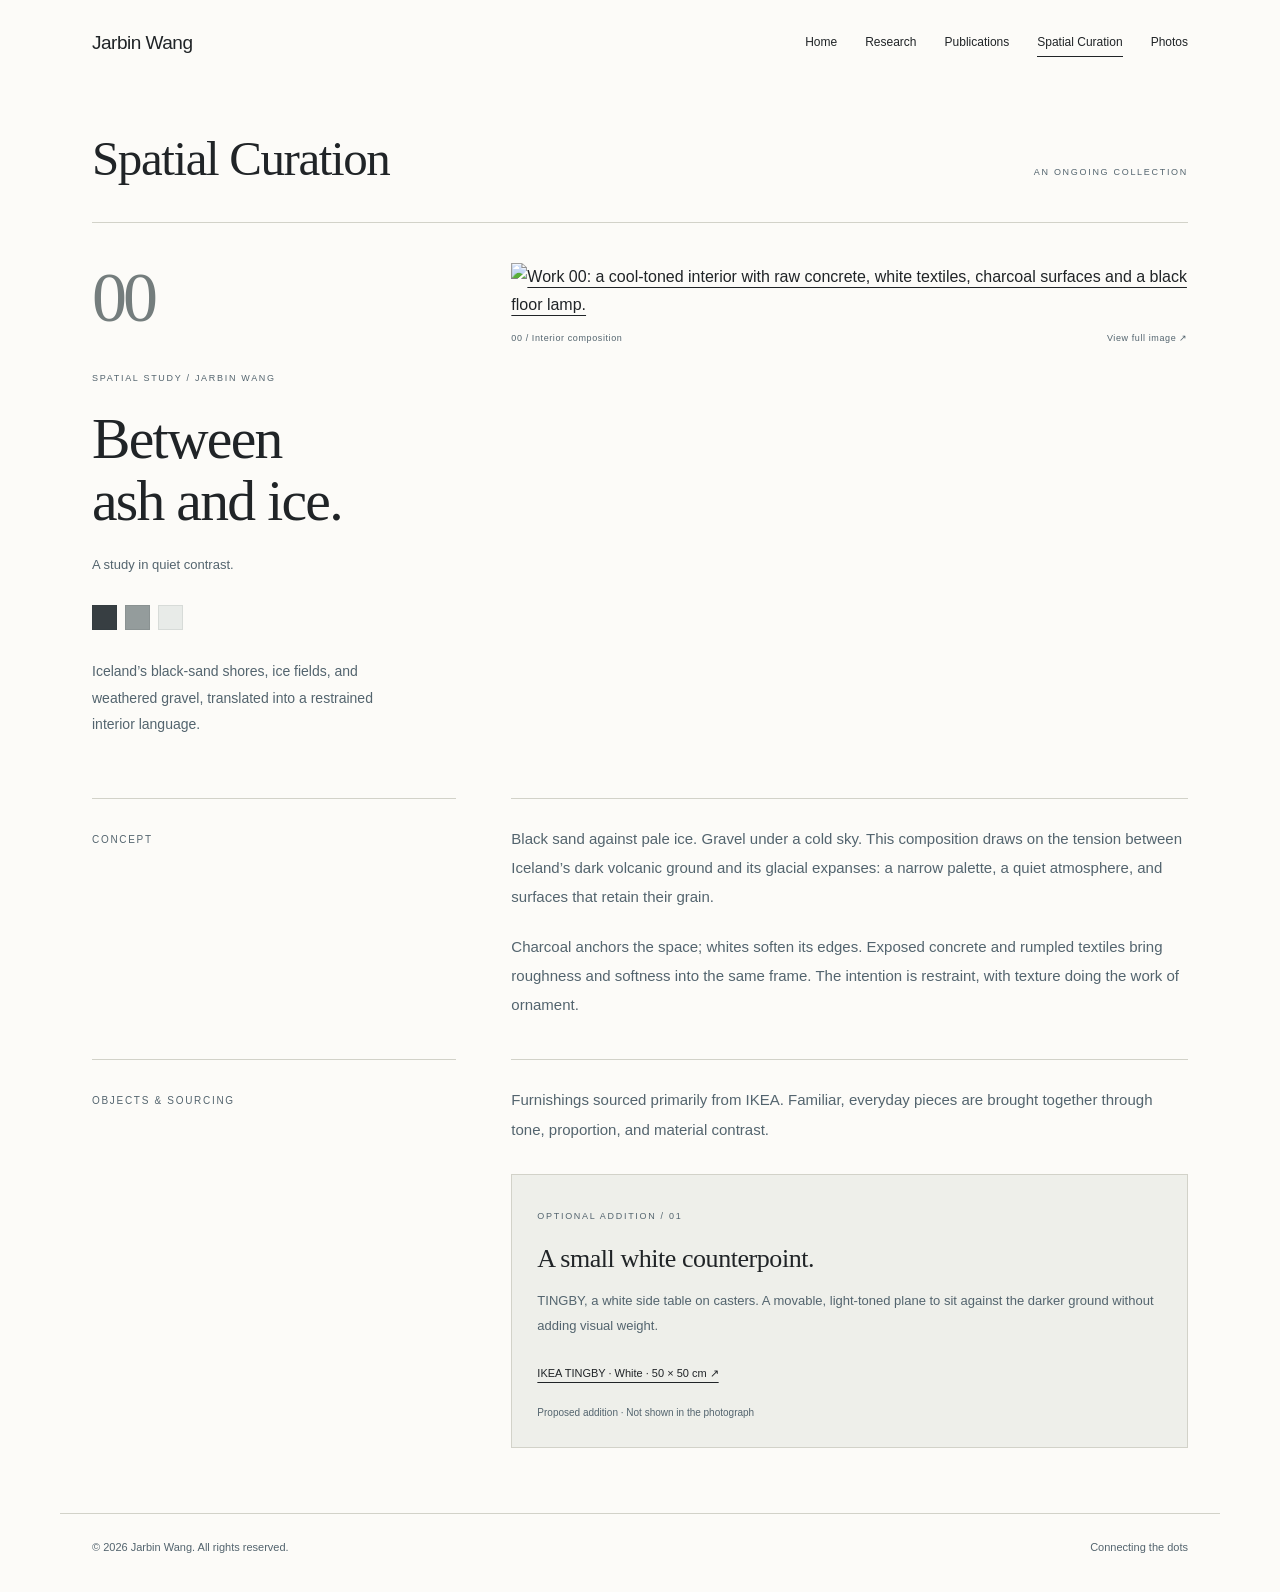
==== spatial-curation.html @ ada0df1b "Add files via upload" ====
<!doctype html>
<html lang="en">
<head>
<meta charset="UTF-8">
<meta name="viewport" content="width=device-width,initial-scale=1">
<title>Spatial Curation | Jarbin Wang</title>
<link rel="stylesheet" href="style.css?v=20261111-curation">
</head>
<body>
<a class="skip-link" href="#main">Skip to content</a>
<div class="top-bar">
<div class="top-bar-content">
<a class="logo-on-top" href="index.html">Jarbin Wang</a>
<nav class="nav-on-top" aria-label="Main navigation">
<a href="index.html">Home</a>
<a href="research.html">Research</a>
<a href="publications.html">Publications</a>
<a href="spatial-curation.html" aria-current="page">Spatial Curation</a>
<a href="photos.html">Photos</a>
</nav>
</div>
</div>
<main id="main" class="curation-page">
<header class="curation-heading"><h1>Spatial Curation</h1><span class="eyebrow">An ongoing collection</span></header>
<article class="curation-work" aria-labelledby="work-00-title">
<div class="work-intro"><span class="work-number">00</span><p class="eyebrow">Spatial study / Jarbin Wang</p><h2 id="work-00-title">Between<br>ash and ice.</h2><p class="work-subtitle">A study in quiet contrast.</p><div class="work-palette" aria-label="Palette: basalt, stone, ice"><span class="basalt" title="Basalt"></span><span class="stone" title="Stone"></span><span class="ice" title="Ice"></span></div><p class="work-summary">Iceland’s black-sand shores, ice fields, and weathered gravel, translated into a restrained interior language.</p></div>
<figure class="work-image"><a href="images/work-00.jpg" target="_blank" rel="noopener" aria-label="View Work 00 photograph in full"><img src="images/work-00.jpg" alt="Work 00: a cool-toned interior with raw concrete, white textiles, charcoal surfaces and a black floor lamp." fetchpriority="high"></a><figcaption><span>00 / Interior composition</span><span>View full image ↗</span></figcaption></figure>
<div class="work-label"><span class="eyebrow">Concept</span></div>
<div class="work-statement"><p>Black sand against pale ice. Gravel under a cold sky. This composition draws on the tension between Iceland’s dark volcanic ground and its glacial expanses: a narrow palette, a quiet atmosphere, and surfaces that retain their grain.</p><p>Charcoal anchors the space; whites soften its edges. Exposed concrete and rumpled textiles bring roughness and softness into the same frame. The intention is restraint, with texture doing the work of ornament.</p></div>
<div class="work-label"><span class="eyebrow">Objects & sourcing</span></div>
<div class="work-objects"><p>Furnishings sourced primarily from IKEA. Familiar, everyday pieces are brought together through tone, proportion, and material contrast.</p><aside class="work-option"><span class="eyebrow">Optional addition / 01</span><h3>A small white counterpoint.</h3><p>TINGBY, a white side table on casters. A movable, light-toned plane to sit against the darker ground without adding visual weight.</p><a class="text-link" href="https://www.ikea.com/ca/en/p/tingby-side-table-on-casters-white-20295930/" target="_blank" rel="noopener noreferrer">IKEA TINGBY · White · 50 × 50 cm ↗</a><span class="option-note">Proposed addition · Not shown in the photograph</span></aside></div>
</article></main>
<footer class="site-footer">
<span>© <span id="year">2026</span> Jarbin Wang. All rights reserved.</span>
<span>Connecting the dots</span>
</footer>
<script>document.querySelector("#year").textContent=new Date().getFullYear();</script>
</body>
</html>
---- style.css ----
/* Jarbin Wang — shared editorial system. No external dependencies. */
:root{--paper:#f3f0e9;--ink:#202427;--blue:#53646e;--moss:#535e4e;--earth:#855b3c;--line:#d2d2c9;--measure:1160px;--sans:Arial,Helvetica,sans-serif;--serif:Georgia,'Times New Roman',serif}
*{box-sizing:border-box}html{scroll-behavior:smooth;scroll-padding-top:100px}body{margin:0;background:var(--paper);color:var(--ink);font:16px/1.75 var(--sans);-webkit-font-smoothing:antialiased}a{color:inherit;text-decoration-thickness:1px;text-underline-offset:5px}a:hover{color:var(--moss)}a:focus-visible{outline:2px solid var(--blue);outline-offset:5px}.skip-link{position:fixed;top:10px;left:12px;transform:translateY(-160%);z-index:100;background:var(--paper);padding:8px 16px}.skip-link:focus{transform:none}h1,h2,h3,p{margin-top:0}h2{font-size:29px;line-height:1.25;font-weight:400;letter-spacing:-.8px;margin-bottom:22px}h3{font-size:23px;font-weight:400;letter-spacing:-.45px;line-height:1.4;margin-bottom:20px}p{margin-bottom:20px}.eyebrow,.section-index{font-size:10px;font-weight:400;line-height:1.7;letter-spacing:1.7px;text-transform:uppercase;color:var(--blue)}.top-bar{background:var(--ink);color:var(--paper)}.top-bar-content,.main-header-content{max-width:var(--measure);margin:auto;display:flex;align-items:center;justify-content:space-between;gap:25px;padding:24px 32px}.logo-on-top,.logo-on-scroll{font-size:19px;letter-spacing:-.5px;text-decoration:none;white-space:nowrap}.nav-on-top,.main-nav{display:flex;gap:28px;flex-wrap:wrap}.nav-on-top a,.main-nav a{font-size:12px;text-decoration:none;position:relative;padding:4px 0}.nav-on-top a:hover{color:#d2d8ce}.nav-on-top a::after,.main-nav a::after{content:'';height:1px;background:currentColor;position:absolute;left:0;right:0;bottom:0;transform:scaleX(0);transform-origin:left;transition:transform .18s}.nav-on-top a:hover::after,.main-nav a:hover::after,a[aria-current]::after{transform:scaleX(1)}.main-header{position:fixed;top:0;left:0;width:100%;z-index:20;background:var(--paper);border-bottom:1px solid var(--line);transform:translateY(-110%);transition:transform .22s}.main-header.visible{transform:translateY(0)}.main-header-content{padding-top:15px;padding-bottom:15px}
/* Preserve the original photograph, with a dedicated reading area. */
.hero-main{max-width:var(--measure);margin:auto;position:relative;display:grid;grid-template-columns:1fr 1fr;min-height:590px;padding:0 32px}.hero-photo{position:relative;grid-column:2;grid-row:1;margin:26px 0 40px;min-height:0;align-self:center;background:transparent}.hero-photo img{display:block;width:100%;height:auto;position:static;object-fit:contain}.hero-photo::after{display:none}.hero-photo figcaption{position:absolute;left:18px;bottom:16px;color:#fff;background:#202427b8;padding:5px 9px;font-size:9px;letter-spacing:1.6px;text-transform:uppercase}.hero-main-text{grid-column:1;grid-row:1;align-self:center;padding:60px 48px 60px 0}.hero-main .eyebrow{max-width:320px;margin-bottom:35px}.hero-main-text h1{font:400 clamp(38px,4.1vw,55px)/1.12 var(--serif);letter-spacing:-1.7px;margin-bottom:30px}.hero-main-quote{font-size:14px;line-height:1.95;color:var(--blue);max-width:380px;font-style:normal}.hero-tail{display:block;border-top:1px solid var(--line);margin-top:30px;padding-top:14px;font-size:10px;color:var(--moss);letter-spacing:.6px}
/* A shared left-hand index aligns all existing sections. */
.content-below,.research-page{max-width:var(--measure);margin:auto;padding:0 32px}.intro-section,.editorial-section{display:grid;grid-template-columns:240px minmax(0,1fr);gap:46px;padding:50px 0;border-top:1px solid var(--line)}.intro-section h2{font-size:23px;margin:10px 0}.intro-section>p{max-width:690px;color:var(--blue);margin:0;font-size:17px;line-height:1.9}.section-label h2{margin:12px 0 20px}.section-label .text-link{font-size:11px}.section-body{min-width:0}.research-item{padding:0;max-width:710px}.research-item>.eyebrow{color:var(--moss);margin-bottom:15px}.research-item>p:not(.eyebrow){font-size:15px;line-height:1.9}.research-item .placeholder,.placeholder{color:var(--blue);font-size:13px}.placeholder{margin-bottom:12px}.text-link{font-size:13px;text-decoration:underline}.contact-email{font-size:clamp(16px,2.3vw,27px);letter-spacing:-.7px;overflow-wrap:anywhere}.section-body>p:not(.placeholder){color:var(--blue)}.personal-interests{font-size:13px;line-height:1.9;color:var(--moss);margin-top:20px;padding-top:16px;border-top:1px solid var(--line)}.site-footer{max-width:var(--measure);margin:auto;padding:24px 32px 35px;display:flex;justify-content:space-between;gap:20px;border-top:1px solid var(--line);font-size:11px;color:var(--blue)}.research-intro{padding:76px 0 60px;display:grid;grid-template-columns:240px minmax(0,1fr);gap:0 46px}.research-intro>.eyebrow{grid-column:1;grid-row:1/3;padding-top:9px}.research-intro h1{grid-column:2;font:400 clamp(44px,5vw,64px)/1.1 var(--serif);letter-spacing:-2px;margin-bottom:25px}.research-intro>p{grid-column:2;max-width:690px;font-size:18px;line-height:1.9;color:var(--blue);margin-bottom:0}.back-link{display:inline-block;margin:20px 0 48px}.section-index{display:block;color:var(--earth)}
@media(min-width:1400px){.hero-main{min-height:650px}.hero-photo{min-height:0}}
@media(max-width:900px){.nav-on-top,.main-nav{gap:18px}.hero-main-text{padding-right:30px}.hero-main-text h1{font-size:43px}.intro-section,.editorial-section,.research-intro{grid-template-columns:180px minmax(0,1fr);gap:30px}.hero-photo{min-height:0}.hero-main{min-height:550px}}
@media(max-width:650px){html{scroll-padding-top:115px}.top-bar-content,.main-header-content{align-items:flex-start;flex-direction:column;gap:13px;padding:18px 22px}.nav-on-top,.main-nav{gap:19px}.nav-on-top a,.main-nav a{font-size:11px}.logo-on-top,.logo-on-scroll{font-size:18px}.hero-main{display:flex;flex-direction:column;padding:0 22px;min-height:0}.hero-photo{margin:0 0 30px;min-height:0;height:auto;flex:none;width:100%}.hero-photo img{height:auto}.hero-main-text{padding:30px 0 37px;width:100%}.hero-main .eyebrow{margin-bottom:20px;max-width:none;font-size:9px}.hero-main-text h1{font-size:clamp(36px,8vw,49px);letter-spacing:-1.2px}.hero-main-quote{max-width:none;line-height:1.85}.hero-tail{margin-top:22px}.content-below,.research-page{padding:0 22px}.intro-section,.editorial-section{grid-template-columns:1fr;gap:22px;padding:32px 0}.intro-section>p{font-size:16px}.section-label h2{margin:8px 0 12px;font-size:26px}.section-index{font-size:9px}.research-item h3{font-size:21px}.research-intro{display:block;padding:45px 0 35px}.research-intro>.eyebrow{margin-bottom:20px}.research-intro h1{font-size:47px}.research-intro>p{font-size:16px}.site-footer{padding:22px;flex-direction:column;gap:8px}.contact-email{letter-spacing:-.4px;font-size:clamp(15px,4.6vw,23px)}}
@media(max-width:360px){.nav-on-top,.main-nav{gap:13px}.hero-photo{height:auto}}
@media(prefers-reduced-motion:reduce){html{scroll-behavior:auto}*,*::before,*::after{transition:none!important}}

/* Personal homepage: full original photograph and a quieter introduction. */
:root{--paper:#fcfbf8}.top-bar{background:var(--paper);color:var(--ink)}.top-bar-content{padding-top:26px;padding-bottom:20px}.nav-on-top a:hover{color:var(--moss)}.hero-main{grid-template-columns:.88fr 1.12fr;min-height:0;gap:30px}.hero-main-text h1{font-size:clamp(42px,4.6vw,63px);line-height:1.08;letter-spacing:-2px}.hero-main .eyebrow{color:var(--earth);font-size:10px;margin-bottom:24px}.quote-credit{font-size:12px;color:var(--blue);margin:0 0 32px}.hero-main-quote{font-size:15px;max-width:300px}.about-link{display:inline-flex;gap:35px;align-items:center;margin-top:15px;padding:9px 0;border-bottom:1px solid var(--line);font-size:12px;text-decoration:none}.intro-section{padding-top:52px;padding-bottom:60px}.intro-section h2{font-family:var(--serif);font-size:38px;font-weight:400}.about-body{max-width:680px}.about-body>p{font-size:17px;color:var(--blue);line-height:1.9}.social-links{display:flex;flex-wrap:wrap;gap:25px;margin-top:28px}.social-link{display:inline-flex;flex-direction:column;align-items:center;gap:7px;color:var(--ink);background:none;border:0;padding:5px 0;text-decoration:none;font-family:var(--sans);font-size:10px;line-height:1.3}.social-link svg{width:23px;height:23px;fill:none;stroke:currentColor;stroke-width:1.5;stroke-linecap:round;stroke-linejoin:round}.social-link:hover{color:var(--earth)}.rg-mark{height:23px;font-family:Georgia,serif;font-size:25px;line-height:23px}.rg-mark sup{font-size:11px;vertical-align:super}.pending-profile{cursor:default;color:var(--blue)}.collection-page{max-width:var(--measure);margin:auto;padding:75px 32px 100px;min-height:65vh}.collection-page h1{font:400 clamp(42px,5vw,64px)/1.15 var(--serif);letter-spacing:-1.5px;margin:25px 0}.collection-page>p{max-width:650px;color:var(--blue)}.photo-archive{margin:40px 0 0;max-width:600px}.photo-archive img{display:block;width:100%;height:auto}
@media(max-width:900px){.hero-main{gap:15px}.hero-main-text h1{font-size:44px}.hero-main-text{padding-right:15px}.nav-on-top{gap:17px}}
@media(max-width:650px){.hero-main{gap:0}.hero-main-text{order:0;padding:35px 0}.hero-photo{order:1}.hero-main-text h1{font-size:clamp(42px,10vw,58px)}.hero-main-quote{max-width:none}.quote-credit{margin-bottom:24px}.nav-on-top{gap:15px}.nav-on-top a{font-size:10px}.social-links{gap:22px}.collection-page{padding:42px 22px 70px}}

/* Quote annotation and icon-only contact links. */
.quote-star{font-family:var(--serif);font-size:.42em;vertical-align:super;line-height:0;margin-left:4px;letter-spacing:0}.quote-star a{text-decoration:none}.hero-main .chinese-line{font-family:"鲁迅手写体","鲁迅体","LuXun","STKaiti","KaiTi",serif;font-size:22px;font-weight:400;letter-spacing:1.4px;line-height:1.85;max-width:none;margin-top:32px;margin-bottom:0;color:var(--ink)}.quote-note{font:11px/1.8 var(--sans);color:var(--blue);margin:42px 0 0;max-width:320px}.social-link{width:40px;height:40px;justify-content:center;padding:8px;border-radius:50%;transition:color .18s,background .18s}.social-link:hover{background:#eae8e1}.social-links{gap:13px}.rg-mark{display:block}.quote-note:target{color:var(--ink)}
@media(max-width:650px){.hero-main .chinese-line{font-size:20px;letter-spacing:1px}.quote-note{margin-top:30px}}

/* Generated handwritten lettering; transparent original asset retained intact. */
.hero-main .calligraphy-line{position:relative;width:100%;max-width:360px;height:64px;overflow:hidden;margin-top:26px}.calligraphy-line img{display:block;position:absolute;width:100%;height:auto;top:50%;left:0;transform:translateY(-50%)}

/* Research shares the homepage typography, paper and alignment. */
.research-refined .research-intro{padding-top:72px;padding-bottom:60px}.research-refined .section-label h2{font-family:var(--serif);font-size:30px;line-height:1.2;margin-top:0}.research-order{font-size:11px;color:var(--blue);margin:18px 0 0}.research-project-list{display:grid;gap:35px}.research-project-list .research-item{padding-bottom:32px;border-bottom:1px solid var(--line)}.research-project-list .research-item:last-child{padding-bottom:0;border-bottom:0}.research-refined .research-item h3{font:400 27px/1.3 var(--serif);letter-spacing:-.5px;margin-bottom:20px}.research-refined .research-item p:not(.eyebrow){color:var(--blue);font-size:15px;line-height:1.9}.research-refined .research-item p:last-child{margin-bottom:0}.research-refined .research-item .eyebrow{font-size:10px;letter-spacing:1.2px;margin-bottom:13px}.research-refined .outreach{padding-top:38px;padding-bottom:38px}.research-refined .outreach h2{font-size:27px}.research-refined .outreach .placeholder{padding-top:3px;margin-bottom:0}
@media(max-width:650px){.research-refined .research-intro{padding:44px 0 36px}.research-refined .research-item h3{font-size:25px}.research-refined .section-label h2{font-size:28px}.research-order{margin-top:8px}.research-project-list{gap:28px}.research-project-list .research-item{padding-bottom:26px}}

/* Direct project opening and reverse-chronological academic outreach. */
.research-refined>.research-projects{margin-top:52px}.outreach-list{display:grid;gap:28px}.outreach-item{padding-bottom:26px;border-bottom:1px solid var(--line)}.outreach-item:last-child{border:0;padding-bottom:0}.outreach-item>.eyebrow{margin-bottom:12px;color:var(--moss);letter-spacing:1px}.outreach-item h3{font:400 23px/1.4 var(--serif);letter-spacing:-.35px;margin-bottom:12px}.outreach-venue{font-size:13px;line-height:1.8;color:var(--blue);margin-bottom:0}@media(max-width:650px){.research-refined>.research-projects{margin-top:25px}.outreach-item h3{font-size:22px}}

.project-title-with-logo{display:flex;align-items:center;gap:16px;margin-bottom:20px}.project-title-with-logo .project-logo{width:56px;height:56px;object-fit:contain;flex:none}.research-refined .project-title-with-logo h3{margin:0}@media(max-width:650px){.project-title-with-logo{gap:12px}.project-title-with-logo .project-logo{width:44px;height:44px}}

/* Remove only the square surround while keeping the original logo pixels. */
.project-title-with-logo .project-logo{clip-path:circle(46% at 50% 50%)}

/* APA-style citations in the site's shared editorial grid. */
.publications-page{max-width:var(--measure);padding:0 32px;margin:auto}.publications-heading{padding:60px 0 42px;display:grid;grid-template-columns:240px minmax(0,1fr);gap:46px;align-items:baseline}.publications-heading h1{font:400 clamp(40px,4.5vw,56px)/1.1 var(--serif);letter-spacing:-1.5px;margin:0}.publications-heading>p{margin:0;color:var(--blue);font-size:13px}.publication-year{display:grid;grid-template-columns:240px minmax(0,1fr);gap:46px;padding:36px 0 42px;border-top:1px solid var(--line)}.publication-year>h2{font:400 32px/1.2 var(--serif);margin:0}.publication-list{list-style:none;padding:0;margin:0;min-width:0}.publication-entry{margin:0 0 29px}.publication-entry:last-child{margin-bottom:0}.apa-reference{font-size:15px;line-height:1.95;margin:0;padding-left:24px;text-indent:-24px;color:var(--ink)}.apa-reference strong{font-weight:700}.publication-doi{color:var(--blue);overflow-wrap:anywhere;text-decoration-color:#aab3b5}.publication-language{display:block;font-size:10px;letter-spacing:.6px;color:var(--blue);margin:8px 0 0 24px}.apa-reference em{font-style:italic}
@media(max-width:900px){.publications-heading,.publication-year{grid-template-columns:180px minmax(0,1fr);gap:30px}}
@media(max-width:650px){.publications-page{padding:0 22px}.publications-heading{display:block;padding:40px 0 30px}.publications-heading>p{margin-top:20px}.publication-year{grid-template-columns:1fr;gap:22px;padding:28px 0 32px}.publication-year>h2{font-size:29px}.apa-reference{font-size:14px;line-height:1.9;padding-left:18px;text-indent:-18px}.publication-language{margin-left:18px}.publication-entry{margin-bottom:26px}}

/* Work 00: a photographic portfolio entry, not a product catalogue. */
.curation-page{max-width:var(--measure);padding:0 32px;margin:auto}.curation-heading{display:flex;justify-content:space-between;align-items:baseline;gap:24px;padding:52px 0 34px;border-bottom:1px solid var(--line)}.curation-heading h1{font:400 clamp(34px,4vw,49px)/1.15 var(--serif);letter-spacing:-1.4px;margin:0}.curation-heading .eyebrow{font-size:9px}.curation-work{display:grid;grid-template-columns:.7fr 1.3fr;gap:40px 55px;padding:40px 0 65px}.work-intro{align-self:center}.work-number{display:block;font:400 70px/1 var(--serif);letter-spacing:-4px;color:#747d7d;margin-bottom:38px}.work-intro>.eyebrow{font-size:9px}.work-intro h2{font:400 clamp(37px,4.5vw,58px)/1.08 var(--serif);letter-spacing:-1.7px;margin:22px 0}.work-subtitle{font-size:13px;color:var(--blue)}.work-palette{display:flex;gap:8px;margin:28px 0}.work-palette span{width:25px;height:25px;display:block;border:1px solid #20242715}.basalt{background:#373e42}.stone{background:#949c9c}.ice{background:#e8ebe8}.work-summary{font-size:14px;line-height:1.9;color:var(--blue);max-width:300px}.work-image{margin:0;min-width:0}.work-image img{display:block;width:100%;height:auto}.work-image>a{display:block}.work-image figcaption{display:flex;justify-content:space-between;gap:15px;font-size:9px;color:var(--blue);margin-top:12px;letter-spacing:.6px}.work-label{border-top:1px solid var(--line);padding-top:25px}.work-statement,.work-objects{border-top:1px solid var(--line);padding-top:25px;min-width:0}.work-statement p,.work-objects>p{font-size:15px;color:var(--blue);line-height:1.95}.work-statement p:last-child{margin-bottom:0}.work-option{margin-top:30px;padding:25px;border:1px solid var(--line);background:#eeefea}.work-option>.eyebrow{font-size:9px}.work-option h3{font:400 26px/1.2 var(--serif);margin:15px 0}.work-option p{font-size:13px;color:var(--blue);line-height:1.9}.work-option .text-link{font-size:11px}.option-note{display:block;font-size:10px;color:var(--blue);margin-top:18px}
@media(max-width:900px){.curation-work{gap:30px}.work-number{font-size:58px;margin-bottom:28px}.work-intro h2{font-size:41px}}
@media(max-width:650px){.curation-page{padding:0 22px}.curation-heading{display:block;padding:38px 0 25px}.curation-heading .eyebrow{display:block;margin-top:18px}.curation-work{grid-template-columns:1fr;gap:25px;padding:28px 0 42px}.work-number{font-size:45px;margin-bottom:20px}.work-intro h2{font-size:48px}.work-summary{max-width:100%;margin-bottom:0}.work-palette{margin:22px 0}.work-label{padding-top:25px}.work-statement,.work-objects{border-top:0;padding-top:0}.work-option{padding:21px}.work-image figcaption{font-size:8px}}

/* Photography: physical geography only, plus unaltered photographic frames. */
.photos-page{max-width:var(--measure);padding:0 32px;margin:auto}.photos-heading{display:flex;align-items:baseline;justify-content:space-between;gap:25px;padding:52px 0 35px}.photos-heading h1{font:400 clamp(40px,5vw,56px)/1.1 var(--serif);letter-spacing:-1.5px;margin:0}.photos-heading>p{font-size:12px;color:var(--blue);margin:0}.travel-section{padding:25px 0 40px;border-top:1px solid var(--line)}.map-heading,.gallery-heading{display:flex;justify-content:space-between;align-items:baseline;gap:20px;margin-bottom:22px}.map-heading h2,.gallery-heading h2{font:400 27px/1.2 var(--serif);margin:0}.travel-map{position:relative;background:#e9eeed;border:1px solid #d7deda;overflow:hidden}.travel-map svg{display:block;width:100%;height:clamp(300px,39vw,450px);touch-action:pan-y;cursor:grab}.travel-map svg:active{cursor:grabbing}.map-land{fill:#c2cdc5;stroke:#b0bdb6;stroke-width:.25;vector-effect:non-scaling-stroke}.map-gridline{fill:none;stroke:#d3ddda;stroke-width:.6;vector-effect:non-scaling-stroke}.place-dot{fill:#875f44;stroke:#fff;stroke-width:1;vector-effect:non-scaling-stroke}.place-label{fill:#293d35;font-family:var(--sans);paint-order:stroke;stroke:#edf1ed;stroke-width:2px;stroke-linejoin:round;vector-effect:non-scaling-stroke}.map-controls{position:absolute;right:15px;top:15px;display:flex;gap:5px}.map-controls button{background:#fcfbf8ed;color:var(--ink);border:1px solid #c6cfca;padding:7px 10px;font:11px var(--sans);cursor:pointer}.map-controls button:hover{background:white}.map-controls button:focus-visible{outline:2px solid var(--moss);outline-offset:2px}#map-status{position:absolute;left:15px;bottom:10px;margin:0;font-size:10px;color:#465b50;background:#f7f8f2e8;padding:5px 8px;max-width:75%}.map-footnote{display:flex;justify-content:space-between;gap:20px;font-size:9px;color:var(--blue);margin-top:10px}.place-list{display:flex;flex-wrap:wrap;gap:9px;margin-top:18px}.place-list:empty{display:none}.place-list button{font:11px var(--sans);border:1px solid var(--line);color:var(--blue);padding:7px 12px;background:transparent;cursor:pointer}.photography-section{border-top:1px solid var(--line);padding:38px 0 55px}.photo-gallery{columns:3;column-gap:20px}.gallery-photo{display:block;break-inside:avoid;width:100%;padding:0;margin:0 0 20px;border:0;background:none;cursor:zoom-in}.gallery-photo img{display:block;width:100%;height:auto;transition:opacity .2s}.gallery-photo:hover img{opacity:.88}.gallery-photo:focus-visible{outline:2px solid var(--moss);outline-offset:5px}#photo-lightbox{width:100vw;max-width:none;height:100dvh;max-height:none;padding:50px 65px 35px;border:0;background:#161b1af7;color:white;inset:0;margin:0}#photo-lightbox::backdrop{background:#161b1a}#photo-lightbox figure{margin:0;height:100%;display:flex;flex-direction:column;justify-content:center;align-items:center;gap:15px;pointer-events:none}#lightbox-image{display:block;max-width:100%;max-height:calc(100dvh - 125px);width:auto;height:auto;object-fit:contain}#lightbox-caption{font-size:11px;color:#d1d9d5;letter-spacing:1px}#photo-lightbox button{position:absolute;border:0;background:#ffffff12;color:white;font:25px var(--sans);padding:8px 12px;cursor:pointer}#photo-lightbox button:focus-visible{outline:2px solid white}.lightbox-close{right:20px;top:15px}.lightbox-prev{left:12px;top:48%}.lightbox-next{right:12px;top:48%}
@media(max-width:900px){.photo-gallery{columns:2}}@media(max-width:650px){.photos-page{padding:0 22px}.photos-heading{display:block;padding:38px 0 28px}.photos-heading>p{margin-top:18px}.map-heading h2{font-size:24px}.map-footnote{flex-direction:column;gap:5px}.map-controls{top:10px;right:10px}.map-controls button{padding:7px 8px;font-size:10px}.travel-map svg{height:290px}.photo-gallery{column-gap:12px}.gallery-photo{margin-bottom:12px}.map-heading .eyebrow{font-size:9px;white-space:nowrap}#photo-lightbox{padding:50px 35px 25px}.lightbox-prev{left:0}.lightbox-next{right:0}.map-footnote a{font-size:8px}}

/* Travel markers use English names and black ink. */
.place-dot{fill:#202427}.place-label{fill:#202427}
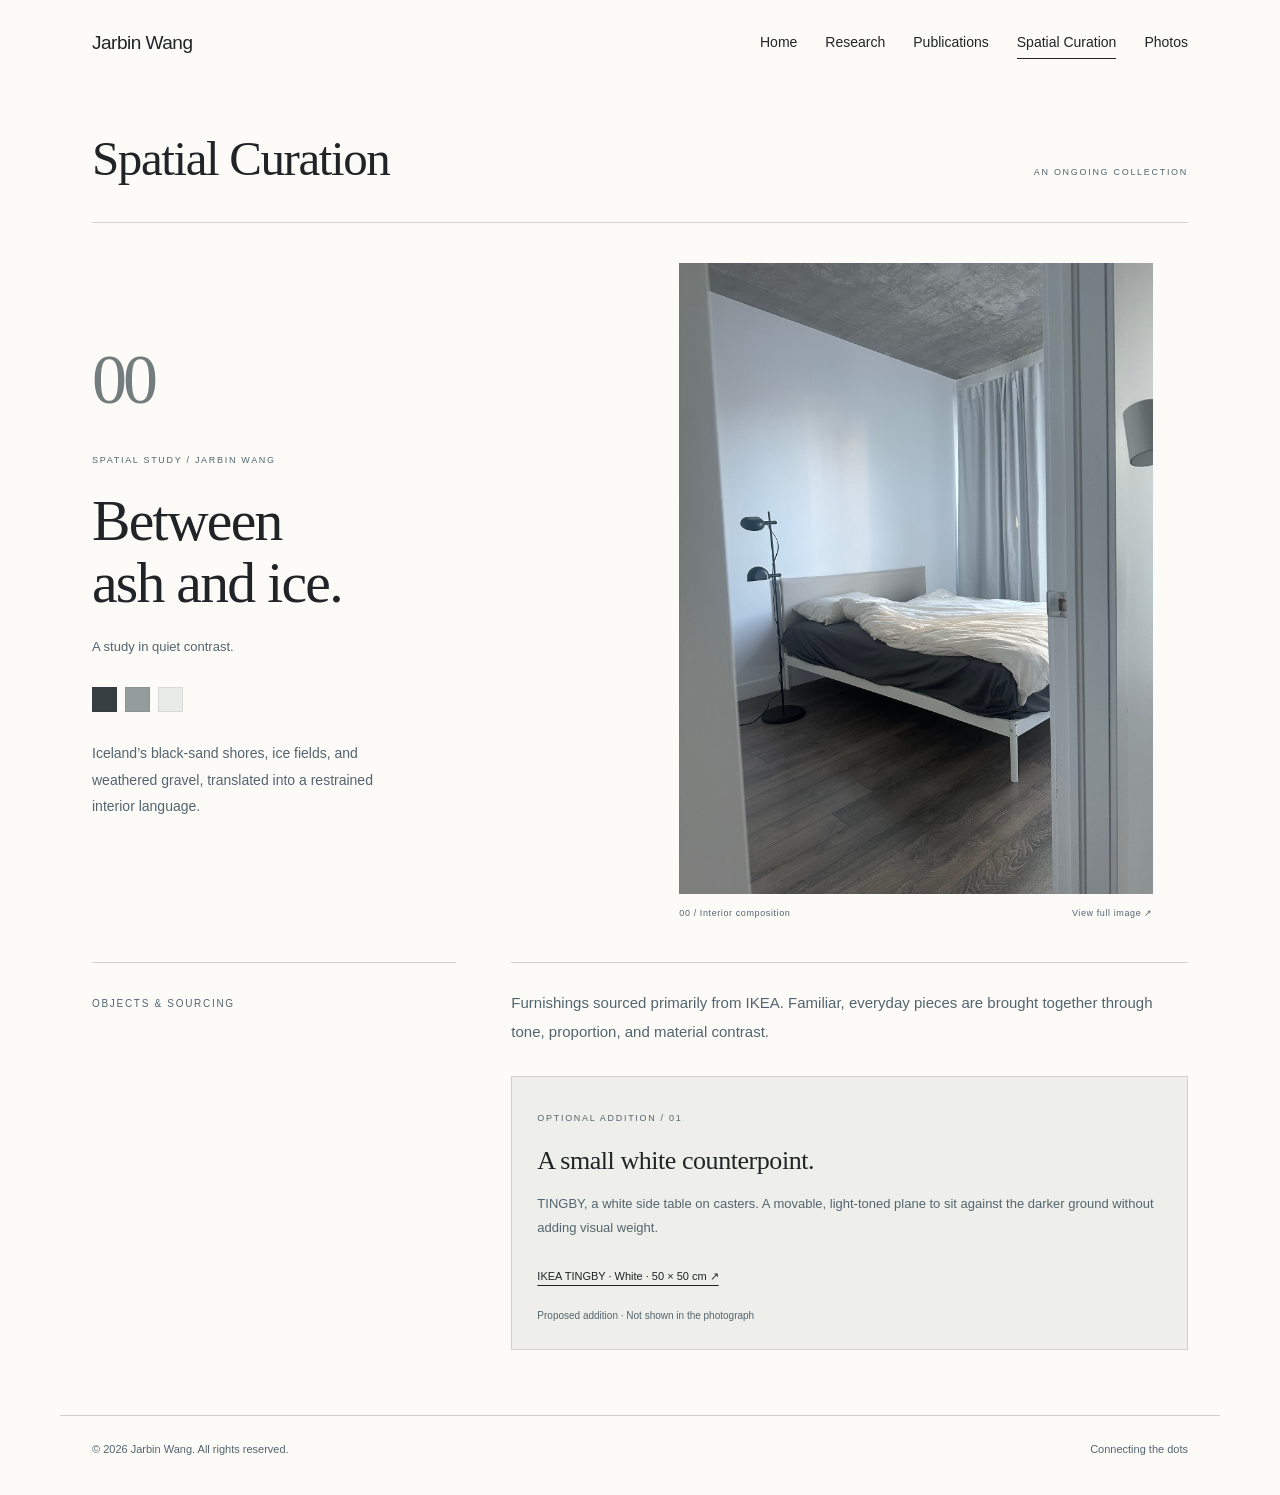
==== commit dfbba444: "Add files via upload" ====
--- a/spatial-curation.html
+++ b/spatial-curation.html
@@ -4,7 +4,7 @@
 <meta charset="UTF-8">
 <meta name="viewport" content="width=device-width,initial-scale=1">
 <title>Spatial Curation | Jarbin Wang</title>
-<link rel="stylesheet" href="style.css?v=20261111-curation">
+<link rel="stylesheet" href="style.css?v=nav-larger-20261111">
 </head>
 <body>
 <a class="skip-link" href="#main">Skip to content</a>
@@ -25,8 +25,7 @@
 <article class="curation-work" aria-labelledby="work-00-title">
 <div class="work-intro"><span class="work-number">00</span><p class="eyebrow">Spatial study / Jarbin Wang</p><h2 id="work-00-title">Between<br>ash and ice.</h2><p class="work-subtitle">A study in quiet contrast.</p><div class="work-palette" aria-label="Palette: basalt, stone, ice"><span class="basalt" title="Basalt"></span><span class="stone" title="Stone"></span><span class="ice" title="Ice"></span></div><p class="work-summary">Iceland’s black-sand shores, ice fields, and weathered gravel, translated into a restrained interior language.</p></div>
 <figure class="work-image"><a href="images/work-00.jpg" target="_blank" rel="noopener" aria-label="View Work 00 photograph in full"><img src="images/work-00.jpg" alt="Work 00: a cool-toned interior with raw concrete, white textiles, charcoal surfaces and a black floor lamp." fetchpriority="high"></a><figcaption><span>00 / Interior composition</span><span>View full image ↗</span></figcaption></figure>
-<div class="work-label"><span class="eyebrow">Concept</span></div>
-<div class="work-statement"><p>Black sand against pale ice. Gravel under a cold sky. This composition draws on the tension between Iceland’s dark volcanic ground and its glacial expanses: a narrow palette, a quiet atmosphere, and surfaces that retain their grain.</p><p>Charcoal anchors the space; whites soften its edges. Exposed concrete and rumpled textiles bring roughness and softness into the same frame. The intention is restraint, with texture doing the work of ornament.</p></div>
+
 <div class="work-label"><span class="eyebrow">Objects & sourcing</span></div>
 <div class="work-objects"><p>Furnishings sourced primarily from IKEA. Familiar, everyday pieces are brought together through tone, proportion, and material contrast.</p><aside class="work-option"><span class="eyebrow">Optional addition / 01</span><h3>A small white counterpoint.</h3><p>TINGBY, a white side table on casters. A movable, light-toned plane to sit against the darker ground without adding visual weight.</p><a class="text-link" href="https://www.ikea.com/ca/en/p/tingby-side-table-on-casters-white-20295930/" target="_blank" rel="noopener noreferrer">IKEA TINGBY · White · 50 × 50 cm ↗</a><span class="option-note">Proposed addition · Not shown in the photograph</span></aside></div>
 </article></main>
--- a/style.css
+++ b/style.css
@@ -51,3 +51,28 @@
 
 /* Travel markers use English names and black ink. */
 .place-dot{fill:#202427}.place-label{fill:#202427}
+
+/* A lighter homepage portrait with more room for the two-line quotation. */
+@media(min-width:651px){
+ .hero-main{grid-template-columns:1.08fr .92fr;gap:32px;min-height:0}
+ .hero-main-text{min-width:0;padding:45px 20px 45px 0}
+ .hero-photo{width:100%;max-width:460px;justify-self:end;margin:26px 0 35px}
+ .hero-photo img{width:100%;height:auto;object-fit:contain}
+ .hero-main-text h1{font-size:clamp(40px,4.3vw,59px)}
+}
+
+/* Slightly larger primary navigation across all pages. */
+.nav-on-top a,.main-nav a{font-size:14px}
+@media(max-width:900px){.nav-on-top,.main-nav{gap:17px}.nav-on-top a,.main-nav a{font-size:13px}}
+@media(max-width:650px){.nav-on-top,.main-nav{gap:15px}.nav-on-top a,.main-nav a{font-size:12px}}
+
+/* Bring the portrait closer to the introductory text without resizing it. */
+@media(min-width:901px){.hero-photo{transform:translateX(-35px)}}
+@media(min-width:651px) and (max-width:900px){.hero-photo{transform:translateX(-20px)}}
+
+/* A smaller, uncropped image for Work 00. */
+.curation-work .work-image{width:70%;justify-self:end}
+@media(max-width:650px){.curation-work .work-image{width:70%;justify-self:center}}
+
+/* Move Work 00 slightly left without changing its scale. */
+@media(min-width:651px){.curation-work .work-image{transform:translateX(-35px)}}
